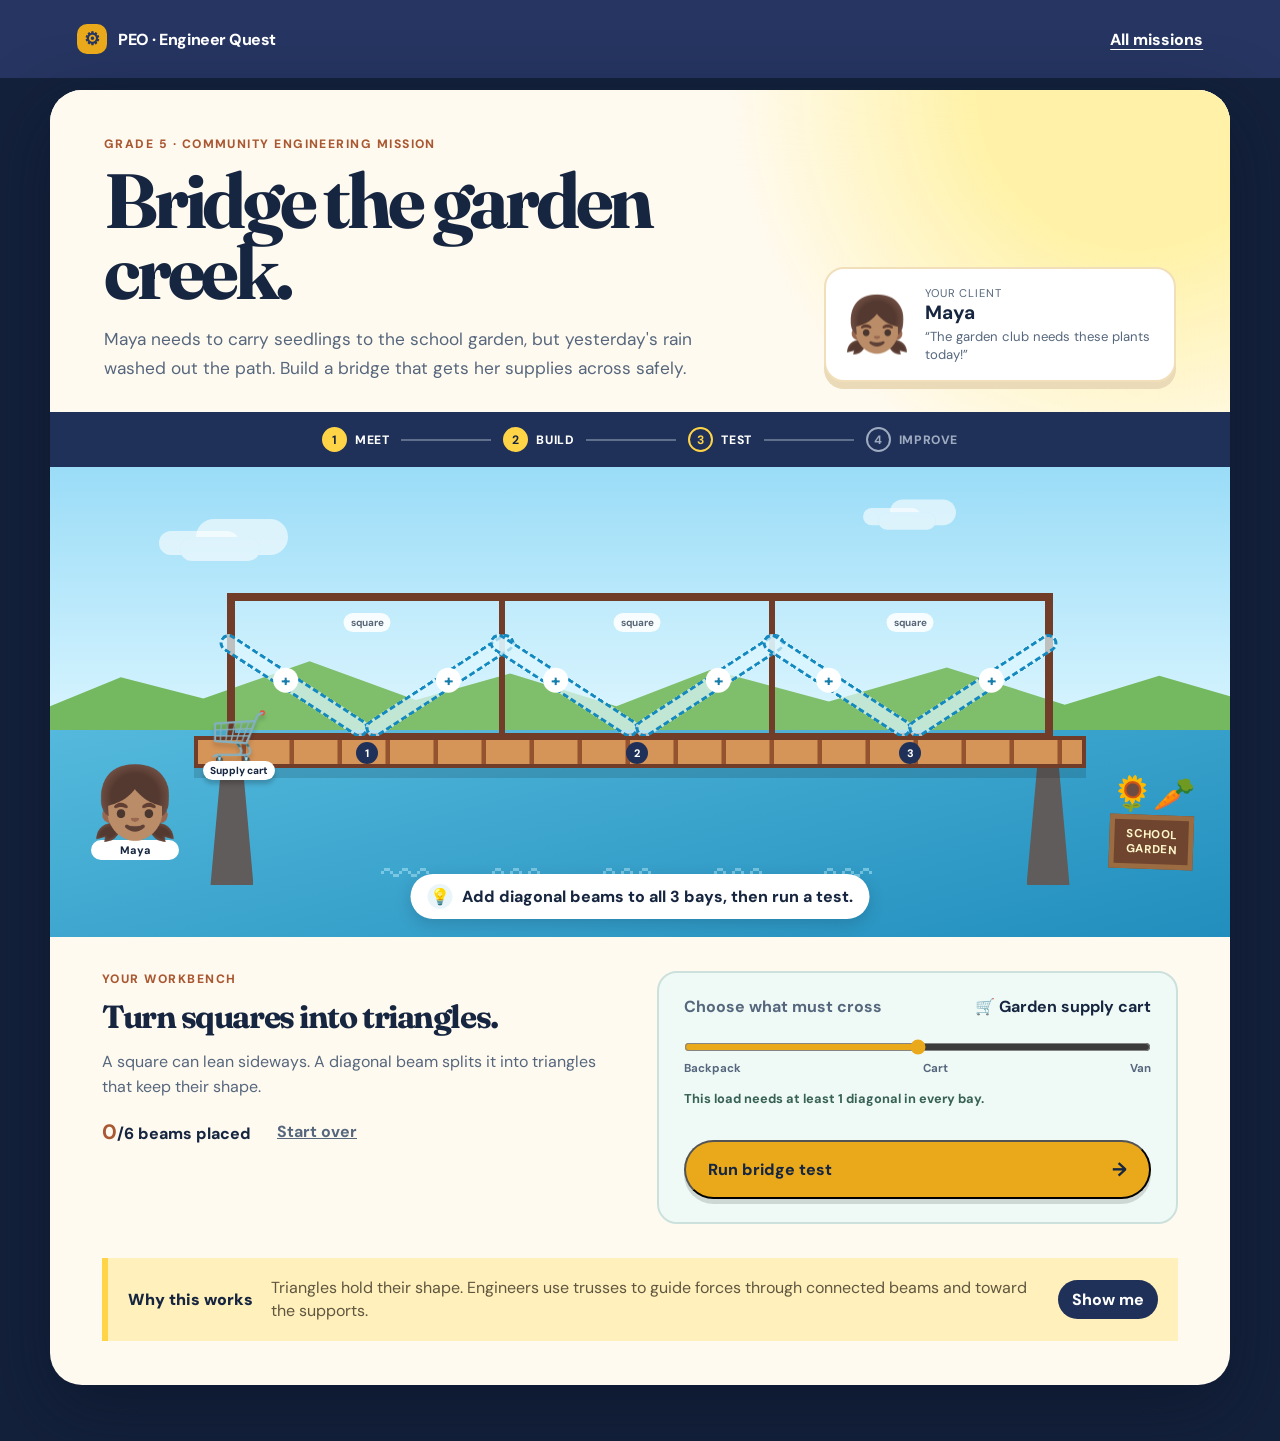
==== bridge.html @ 433f6574 "Initial EPICS PEO engineering explorer" ====
<!doctype html>
<html lang="en">
  <head>
    <meta charset="UTF-8" />
    <meta name="viewport" content="width=device-width, initial-scale=1.0" />
    <title>Bridge the Garden Creek | Engineer Quest</title>
    <link rel="preconnect" href="https://fonts.googleapis.com" />
    <link rel="preconnect" href="https://fonts.gstatic.com" crossorigin />
    <link href="https://fonts.googleapis.com/css2?family=DM+Sans:wght@400;500;600;700;800&family=Fraunces:opsz,wght@9..144,600;9..144,700&display=swap" rel="stylesheet" />
    <link rel="stylesheet" href="styles.css" />
    <link rel="stylesheet" href="games.css" />
    <link rel="stylesheet" href="bridge.css" />
  </head>
  <body class="quest-page game-page">
    <header class="quest-header"><a class="brand quest-brand" href="index.html"><span class="brand-mark">⚙</span> PEO · Engineer Quest</a><a href="elementary.html">All missions</a></header>
    <main class="quest-main" id="quest" aria-live="polite"></main>
    <script src="bridge.js"></script>
  </body>
</html>
---- styles.css ----
:root{--ink:#263561;--paper:#fffdf7;--orange:#ff765d;--gold:#ffd55c;--teal:#47c9ba;--mist:#e9fbf7;--line:#d8e3e1}*{box-sizing:border-box}html{scroll-behavior:smooth}body{margin:0;background:var(--paper);color:var(--ink);font-family:"DM Sans",sans-serif}button,a{font:inherit}.hero{min-height:650px;position:relative;overflow:hidden;padding:28px clamp(24px,6vw,90px);background:linear-gradient(135deg,#6553c7,#3d9ee4);color:white}.hero:after{content:"";position:absolute;right:-12%;bottom:-35%;width:680px;height:680px;border-radius:50%;background:var(--teal);opacity:.38}.hero nav{position:relative;z-index:2;display:flex;align-items:center;justify-content:space-between}.brand{color:white;text-decoration:none;font-weight:800;letter-spacing:-.03em}.brand-mark{display:inline-grid;place-items:center;margin-right:8px;width:30px;height:30px;border-radius:10px;background:var(--gold);color:var(--ink);font-size:18px}.nav-link{color:#fff;text-underline-offset:4px}.hero-content{position:relative;z-index:1;max-width:640px;margin:108px 0 50px}.eyebrow{margin:0 0 14px;text-transform:uppercase;letter-spacing:.13em;font-size:.74rem;font-weight:800;color:var(--orange)}.hero .eyebrow{color:var(--gold)}h1,h2{font-family:Fraunces,Georgia,serif;letter-spacing:-.045em;line-height:1.02;margin:0}h1{font-size:clamp(3rem,7vw,5.8rem)}h2{font-size:clamp(2.2rem,4.3vw,4rem)}.hero-copy{max-width:540px;font-size:1.15rem;line-height:1.6;color:#f4f7ff;margin:24px 0 30px}.button{display:inline-flex;gap:12px;align-items:center;padding:15px 22px;border-radius:999px;text-decoration:none;font-weight:800;box-shadow:0 5px 0 #00000024}.button:hover{transform:translateY(-2px)}.button-primary{background:var(--gold);color:var(--ink)}.orb{position:absolute;border:2px dashed #ffffff60;border-radius:50%}.orb-one{width:340px;height:340px;right:8%;top:45px}.orb-two{width:540px;height:540px;right:-4%;top:-55px}.mascot{position:absolute;z-index:2;right:clamp(45px,12vw,185px);bottom:55px;width:172px;height:212px;filter:drop-shadow(0 16px 9px #1a31514d);animation:bob 3s ease-in-out infinite}.antenna{position:absolute;left:82px;top:0;width:5px;height:40px;background:#263561;transform:rotate(10deg)}.antenna:before{content:"";position:absolute;width:16px;height:16px;border-radius:50%;background:var(--gold);top:-8px;left:-6px}.face{position:absolute;top:30px;left:16px;width:140px;height:100px;background:white;border:7px solid var(--ink);border-radius:47% 47% 42% 42%;display:flex;justify-content:center;gap:30px;padding-top:35px}.face i{width:13px;height:19px;border-radius:50%;background:var(--ink)}.face b{position:absolute;top:52px;font-size:26px;color:var(--ink)}.mascot-body{position:absolute;top:119px;left:35px;display:grid;place-items:center;width:106px;height:86px;border:7px solid var(--ink);border-radius:25px;background:var(--orange);font-size:32px;color:var(--gold)}.speech{position:absolute;right:-80px;top:30px;background:white;color:var(--ink);border-radius:18px;padding:9px 12px;font-weight:800;font-size:.9rem}.tracks{padding:110px clamp(24px,6vw,90px)}.section-intro{max-width:600px}.section-intro>p:last-child{font-size:1.1rem;color:#526276;line-height:1.6}.track-grid{display:grid;grid-template-columns:repeat(3,1fr);gap:18px;margin-top:45px}.track-card{min-height:300px;text-align:left;padding:28px;display:flex;flex-direction:column;align-items:flex-start;gap:12px;border:2px solid var(--line);border-radius:25px;background:white;color:var(--ink);cursor:pointer;transition:transform .18s,box-shadow .18s}.track-card:hover,.track-card:focus-visible{transform:translateY(-7px) rotate(-1deg);box-shadow:0 15px 0 #26356118;outline:3px solid transparent}.track-icon{display:grid;place-items:center;width:58px;height:58px;border-radius:18px;font-size:31px}.elementary .track-icon{background:#fff0cb}.middle .track-icon{background:#dff4f1}.high .track-icon{background:#ffe1d7}.track-age{font-size:.8rem;font-weight:800;text-transform:uppercase;letter-spacing:.09em;color:#63758b}.track-card strong{font-family:Fraunces;font-size:1.65rem;letter-spacing:-.03em}.track-card>span:not(.track-icon):not(.track-age):not(.card-arrow){color:#526276;line-height:1.5}.card-arrow{margin-top:auto;font-size:1rem;font-weight:800;color:var(--ink)}.how{display:grid;grid-template-columns:1fr 1fr;gap:50px;padding:85px clamp(24px,6vw,90px);background:var(--mist)}.how ol{list-style:none;padding:0;margin:0;display:grid;gap:21px}.how li{border-bottom:2px dashed #b7d7d4;padding-bottom:20px;font-size:1.08rem;font-weight:600}.how li span{display:inline-grid;place-items:center;width:35px;height:35px;border-radius:50%;background:var(--gold);color:var(--ink);font-weight:800;margin-right:12px}.quiz-dialog{width:min(680px,calc(100% - 32px));padding:0;border:0;border-radius:28px;box-shadow:0 28px 80px #14213d55;color:var(--ink)}.quiz-dialog::backdrop{background:#263561a8}.close{position:absolute;z-index:2;right:15px;top:12px;border:0;background:transparent;color:var(--ink);font-size:2rem;cursor:pointer}.quiz-wrap{padding:44px}.quiz-progress{font-size:.8rem;font-weight:800;text-transform:uppercase;letter-spacing:.09em;color:#3da99e}.quiz-wrap h2{font-size:2.4rem;margin:10px 35px 28px 0}.answers{display:grid;gap:11px}.answer{padding:17px;border:2px solid var(--line);border-radius:16px;text-align:left;background:white;color:var(--ink);cursor:pointer;line-height:1.4;font-weight:700}.answer:hover,.answer:focus-visible{background:var(--mist);border-color:var(--teal);outline:2px solid var(--teal);transform:translateX(4px)}.result-tag{color:#3da99e;font-weight:800;text-transform:uppercase;letter-spacing:.1em;font-size:.78rem}.result-text{font-size:1.1rem;line-height:1.6;color:#526276}.next-list{padding-left:20px;line-height:1.7;color:#526276}.restart{border:0;background:var(--ink);color:white;cursor:pointer;margin-top:12px}.disclaimer{margin-top:25px;font-size:.8rem;color:#68788b;line-height:1.45}@keyframes bob{50%{transform:translateY(-13px) rotate(2deg)}}@media(max-width:850px){.mascot{right:35px;transform:scale(.75)}.speech{display:none}}@media(max-width:720px){.hero{min-height:590px}.hero-content{margin-top:85px}.mascot{display:none}.track-grid,.how{grid-template-columns:1fr}.how{gap:30px}.track-card{min-height:220px}.quiz-wrap{padding:32px 24px}.quiz-wrap h2{font-size:2rem}}
---- games.css ----
.game-stage{background:linear-gradient(145deg,#e8f9ff,#fff3c9);border:3px solid #d4e9f3;border-radius:22px;padding:18px;margin-bottom:18px;min-height:205px;position:relative;overflow:hidden}.game-scene{font-size:3.1rem;letter-spacing:.14em;text-align:center;margin:8px 0 18px}.game-stage:after{content:"";position:absolute;width:110px;height:110px;border-radius:50%;background:#ffd55761;right:-30px;top:-40px}.game-instruction{font-weight:800;text-align:center;margin:0 auto 15px;max-width:440px}.game-options{display:grid;grid-template-columns:repeat(3,1fr);gap:10px;position:relative;z-index:1}.game-choice{border:2px solid #c7dce9;border-radius:16px;padding:12px 8px;background:white;color:#263561;cursor:pointer;font-weight:800;min-height:72px;transition:.15s}.game-choice:hover,.game-choice:focus-visible{transform:translateY(-4px);border-color:#6553c7;box-shadow:0 5px 0 #6553c733}.game-choice .emoji{display:block;font-size:1.8rem;margin-bottom:3px}.game-feedback{min-height:28px;text-align:center;font-weight:800;color:#268779;margin:10px 0 0}.game-choice.win{background:#dff8dc;border-color:#49ae61}.game-choice.try{background:#fff0e7;border-color:#ff9a78}@media(max-width:500px){.game-options{grid-template-columns:1fr}.game-choice{min-height:58px}.game-choice .emoji{display:inline;margin-right:8px}}
.blueprint-bar{display:flex;justify-content:space-between;align-items:center;color:#53647d;font-size:.78rem;font-weight:800;text-transform:uppercase;letter-spacing:.06em;margin-bottom:18px}.blueprint-bar span:last-child{display:flex;gap:5px}.blueprint-bar b{display:grid;place-items:center;width:24px;height:24px;border-radius:50%;background:#e6edf5;color:#748197}.blueprint-bar b.done{background:#ffd55c;color:#263561}
.quest-page{background:linear-gradient(145deg,#e8f9ff,#fff8dd);min-height:100vh}.quest-header{display:flex;justify-content:space-between;align-items:center;padding:24px clamp(20px,6vw,85px)}.quest-header a:last-child{color:#263561;font-weight:800;text-underline-offset:4px}.quest-brand{color:#263561}.quest-main{padding:20px 20px 80px}.quest-shell{max-width:760px;margin:auto;background:#fffdf7;border:2px solid #d8e3e1;border-radius:30px;padding:clamp(26px,5vw,55px);box-shadow:0 16px 40px #26356118}.quest-shell h1{font-size:clamp(2.7rem,6vw,4.5rem)}.quest-story{font-size:1.15rem;line-height:1.55;max-width:550px;color:#526276}.quest-stage{margin-top:30px}.finish-badge{display:grid;place-items:center;width:84px;height:84px;border-radius:50%;background:#ffd55c;font-size:3rem;margin:22px 0}.reflection-card{margin:28px 0;padding:20px;border-radius:18px;background:#e9fbf7;color:#263561}.reflection-card p{line-height:1.55;margin-bottom:0}
.game-page{background:#263561}.game-page .quest-header{background:#263561}.game-page .quest-header a{color:#fff}.game-page .quest-brand{color:#fff}.game-page .brand-mark{color:#263561}.game-page .quest-main{max-width:1320px;margin:auto;padding:10px 24px 50px}.rescue-game{overflow:hidden;border-radius:28px;background:#e9f8ff;box-shadow:0 20px 55px #0005}.game-topbar{height:72px;background:#19294b;color:#fff;display:flex;align-items:center;gap:28px;padding:0 25px}.level-pill{font-weight:800;font-size:1.1rem}.game-steps{display:flex;gap:20px;margin:auto;font-weight:700;color:#aebbd0}.game-steps .active{color:#ffd55c}.reset-game{border:2px solid #ffd55c;border-radius:50%;background:transparent;color:#ffd55c;font-size:1.5rem;width:38px;height:38px;cursor:pointer}.game-world{height:510px;position:relative;overflow:hidden;background:linear-gradient(#98d9f2 0 30%,#72b75c 30% 100%)}.game-world:before{content:"";position:absolute;width:130%;height:220px;background:#5d9d4d;border-radius:50%;top:120px;left:-15%;box-shadow:0 35px #44863e}.rain{position:absolute;inset:0;background:repeating-linear-gradient(112deg,transparent 0 28px,#ffffff70 29px 31px,transparent 32px 57px);opacity:.55}.garden-sign{position:absolute;left:7%;top:15%;z-index:1;background:#5c3b28;color:#f7efcf;border:7px solid #8c613e;padding:13px;font-weight:800;text-align:center;transform:rotate(-4deg)}.friend{position:absolute;left:9%;bottom:54px;z-index:2;display:flex;align-items:end;gap:10px}.friend span{font-size:5.7rem}.friend small{width:122px;background:#fff;border-radius:14px;padding:8px;font-weight:800}.robot{position:absolute;right:9%;top:20%;z-index:3;text-align:center}.robot span{font-size:5.7rem}.robot p{margin:0;width:185px;background:#fff8d7;border-radius:18px;padding:10px;font-weight:800}.mud-path{position:absolute;z-index:2;bottom:0;left:28%;width:49%;height:280px;background:#76543e;clip-path:polygon(33% 0,68% 0,100% 100%,0 100%);display:flex;align-items:center;justify-content:center;gap:9px;padding:145px 30px 20px}.build-slot{width:74px;height:68px;border:3px dashed #89e3ff;border-radius:14px;background:#4f3b2b99;color:#b9f4ff;font-size:2rem;cursor:pointer}.build-slot.filled{border-style:solid;background:#f2d79a;color:#263561;transform:rotate(-2deg)}.goal-garden{position:absolute;right:20%;bottom:75px;z-index:3;font-size:4rem;text-align:center}.goal-garden span{display:block;font-size:1rem;color:white;font-weight:800;text-shadow:0 2px 2px #000}.message{position:absolute;z-index:4;left:50%;bottom:12px;transform:translateX(-50%);background:#263561;color:#fff;padding:9px 18px;border-radius:99px;font-weight:700;white-space:nowrap}.toolbox{min-height:155px;background:#402c22;border-top:9px solid #a87a4f;color:#fff;padding:17px 28px;display:flex;align-items:center;gap:25px}.toolbox>div:first-child{min-width:120px}.toolbox>div:first-child span{display:block;color:#d4c0ae;font-size:.82rem;margin-top:5px}.tools{display:flex;gap:12px;flex:1}.tool{width:112px;border:3px solid #77533d;border-radius:13px;background:#221712;color:#fff;cursor:pointer;padding:8px}.tool:hover,.tool.selected{border-color:#ffd55c;background:#543a2d}.tool i{display:block;font-size:2.1rem;font-style:normal}.tool b{font-size:.75rem}.test-path{border:0;border-radius:999px;background:#ffd55c;color:#263561;padding:14px 18px;font-weight:800;white-space:nowrap}.test-path:disabled{opacity:.45}.finish-game{padding:80px;text-align:center;background:#e9f8ff}.finish-game h1{font-size:clamp(2.7rem,6vw,5rem)}.finish-game .quest-story{margin:20px auto}.finish-scene{font-size:4.5rem}.finish-scene span{color:#936443}@media(max-width:800px){.game-steps{display:none}.game-world{height:460px}.mud-path{left:18%;width:68%}.robot{right:2%;transform:scale(.75);transform-origin:top right}.friend{left:2%;transform:scale(.75);transform-origin:bottom left}.toolbox{align-items:stretch;flex-wrap:wrap}.toolbox>div:first-child{width:100%}.tools{width:100%;overflow:auto}.test-path{margin-left:auto}.build-slot{width:52px;height:54px}.goal-garden{right:6%}}
---- bridge.css ----
:root{--ink:#172640;--muted:#56677d;--cream:#fffaf0;--yellow:#ffd447;--gold:#e9a91b;--navy:#1f3158;--green:#2f9a67;--red:#c94f3c;--wood:#b86f3f;--wood-dark:#713d28}
.game-page{background:#14213b}.game-page .quest-main{max-width:1280px;padding:12px 24px 56px}.bridge-lab{max-width:1180px;margin:auto;background:var(--cream);border-radius:32px;overflow:hidden;box-shadow:0 24px 70px #07112680;color:var(--ink)}
.mission-header{display:grid;grid-template-columns:1.55fr .8fr;gap:38px;padding:46px 54px 30px;background:radial-gradient(circle at 92% 0,#fff2a8 0 14%,transparent 36%),var(--cream)}.mission-copy h1{font-size:clamp(3rem,6vw,5.5rem);letter-spacing:-.055em;line-height:.92;margin:8px 0 18px}.mission-copy>p:last-child{max-width:650px;font-size:1.08rem;line-height:1.65;color:var(--muted);margin:0}.eyebrow{color:#a95831;font-size:.76rem;font-weight:800;letter-spacing:.12em;text-transform:uppercase}.client-card{align-self:end;display:flex;align-items:center;gap:14px;padding:17px;background:#fff;border:2px solid #f1dfb9;border-radius:20px;box-shadow:0 7px 0 #eadab7}.client-card>span{font-size:3.4rem}.client-card small,.client-card strong{display:block}.client-card small{color:var(--muted);font-size:.7rem;text-transform:uppercase;letter-spacing:.08em}.client-card strong{font-size:1.2rem}.client-card p{font-size:.82rem;line-height:1.35;margin:3px 0 0;color:var(--muted)}
.mission-steps{display:flex;align-items:center;justify-content:center;background:var(--navy);color:#9eabc1;padding:15px 32px;font-size:.76rem;font-weight:800;letter-spacing:.05em;text-transform:uppercase}.mission-steps span{display:flex;align-items:center;gap:8px}.mission-steps b{display:grid;place-items:center;width:25px;height:25px;border:2px solid currentColor;border-radius:50%}.mission-steps i{height:2px;min-width:45px;max-width:90px;flex:1;background:#60708c;margin:0 12px}.mission-steps .done,.mission-steps .active{color:#fff}.mission-steps .done b{border-color:var(--yellow);background:var(--yellow);color:var(--ink)}.mission-steps .active b{border-color:var(--yellow);color:var(--yellow)}
.bridge-world{height:470px;position:relative;overflow:hidden;background:linear-gradient(#bcecff 0 56%,#72cce7 56% 100%);isolation:isolate}.world-sky{position:absolute;inset:0 0 44%;background:linear-gradient(#9adcf7,#d9f5ff)}.world-sky:after{content:"";position:absolute;inset:auto 0 0;height:76px;background:#74b95f;clip-path:polygon(0 68%,6% 30%,13% 58%,22% 9%,31% 60%,39% 25%,48% 68%,56% 20%,66% 62%,76% 17%,86% 66%,94% 28%,100% 55%,100% 100%,0 100%)}.cloud{position:absolute;width:80px;height:24px;background:#fff9;border-radius:99px;box-shadow:22px -12px 0 6px #fff9,-21px -6px 0 #fff9}.cloud-one{left:11%;top:70px}.cloud-two{right:24%;top:42px;transform:scale(.72)}
.garden-bank{position:absolute;right:3%;bottom:68px;z-index:1;font-size:2.1rem;transform:rotate(2deg)}.garden-bank strong{display:block;background:#70452f;color:#fff7ca;border:5px solid #9b6b42;padding:7px 12px;font-size:.72rem;letter-spacing:.05em;text-align:center}.maya{position:absolute;left:3.5%;bottom:77px;z-index:3;font-size:4.4rem;text-align:center}.maya small{display:block;margin-top:-9px;padding:3px 8px;border-radius:99px;background:#fff;font:800 .68rem 'DM Sans',sans-serif}.creek{position:absolute;inset:56% 0 0;background:linear-gradient(166deg,#54b9dc,#218ebd);z-index:-1}.creek span{position:absolute;bottom:30px;width:100%;white-space:nowrap;text-align:center;font-size:3rem;color:#b7ecfa80;letter-spacing:.55em;animation:water 4s linear infinite}@keyframes water{50%{transform:translateX(25px)}}
.bridge-structure{position:absolute;left:15%;right:15%;top:126px;height:228px}.bridge-deck{position:absolute;left:-4%;right:-4%;top:143px;height:32px;background:repeating-linear-gradient(90deg,#d59458 0 43px,#95522f 44px 48px);border:4px solid var(--wood-dark);z-index:3;box-shadow:0 10px 0 #0002}.truss-frame{position:absolute;left:0;right:0;top:0;height:147px;display:grid;grid-template-columns:repeat(3,1fr);border:8px solid var(--wood-dark);border-bottom:7px solid var(--wood-dark);background:#ffffff15}.truss-bay{position:relative;border-right:6px solid var(--wood-dark)}.truss-bay:last-child{border-right:0}.truss-bay.weak{animation:sway .55s ease-in-out 2;background:#ff765433}.truss-bay small{position:absolute;left:50%;top:12px;transform:translateX(-50%);padding:3px 7px;border-radius:99px;background:#ffffffdf;color:#576577;font:700 .62rem 'DM Sans',sans-serif}.bay-number{position:absolute;bottom:-31px;left:50%;z-index:5;transform:translateX(-50%);display:grid;place-items:center;width:22px;height:22px;border-radius:50%;background:var(--navy);color:#fff;font:800 .68rem 'DM Sans',sans-serif}.brace{position:absolute;left:50%;bottom:0;width:15px;height:174px;border:3px dashed #1489bf;border-radius:9px;background:#ddf7ffb5;cursor:pointer;transform-origin:bottom;transition:.15s;z-index:2}.brace:hover,.brace:focus-visible{background:#fff4a7;outline:4px solid #fff}.brace-0{transform:translateX(-50%) rotate(-57deg)}.brace-1{transform:translateX(-50%) rotate(57deg)}.brace.on{border:0;background:var(--wood);box-shadow:inset 0 0 0 3px var(--wood-dark),0 2px 4px #0004}.brace span{position:absolute;top:44%;left:50%;transform:translate(-50%,-50%) rotate(57deg);display:grid;place-items:center;width:25px;height:25px;border-radius:50%;background:#fff;color:#177daa;font:900 1rem 'DM Sans',sans-serif}.brace-1 span{transform:translate(-50%,-50%) rotate(-57deg)}.brace.on span{background:var(--yellow);color:var(--ink)}.bridge-piers i{position:absolute;top:172px;width:43px;height:120px;background:#605c5b;clip-path:polygon(25% 0,75% 0,100% 100%,0 100%)}.bridge-piers i:first-child{left:-2%}.bridge-piers i:last-child{right:-2%}@keyframes sway{25%{transform:skewX(5deg)}75%{transform:skewX(-5deg)}}
.test-load{position:absolute;z-index:5;left:13%;top:238px;display:flex;flex-direction:column;align-items:center;transition:left 1.5s ease;font-size:3rem;filter:drop-shadow(0 4px 2px #0003)}.test-load small{margin-top:-7px;padding:3px 7px;border-radius:99px;background:#fff;color:var(--ink);font:800 .63rem 'DM Sans',sans-serif}.test-load.driving{left:81%}.test-load.driving.stopped{transition-duration:.9s}.test-load.stopped.bay-0{left:28%}.test-load.stopped.bay-1{left:49%}.test-load.stopped.bay-2{left:69%}.world-status{position:absolute;left:50%;bottom:18px;z-index:6;transform:translateX(-50%);display:flex;align-items:center;gap:9px;width:max-content;max-width:88%;padding:10px 17px;border-radius:99px;background:#fff;color:var(--ink);box-shadow:0 5px 15px #19304938;font-weight:800}.world-status>span{display:grid;place-items:center;width:25px;height:25px;border-radius:50%;background:#eaf5fa}.world-status.pass{background:#dff9e7;color:#196441}.world-status.pass>span{background:var(--green);color:#fff}.world-status.fail{background:#fff0eb;color:#9c3728}.world-status.fail>span{background:var(--red);color:#fff}
.workbench{display:grid;grid-template-columns:1fr 1fr;gap:34px;padding:34px 52px}.build-guide h2{font-size:2rem;margin:5px 0 9px}.build-guide>p:not(.eyebrow){max-width:500px;color:var(--muted);line-height:1.55}.beam-count{display:flex;align-items:center;gap:20px;margin-top:18px}.beam-count span{font-weight:800}.beam-count span b{font-size:1.3rem;color:#a95831}.beam-count button{border:0;background:none;color:var(--muted);text-decoration:underline;cursor:pointer;font-weight:700}.test-controls{padding:23px 25px;border:2px solid #cce1dc;border-radius:20px;background:#effaf6}.test-controls label{display:flex;justify-content:space-between;gap:18px}.test-controls label span{font-weight:700;color:var(--muted)}.test-controls input{width:100%;margin:22px 0 6px;accent-color:var(--gold)}.load-labels{display:flex;justify-content:space-between;color:var(--muted);font-size:.72rem;font-weight:700}.load-rule{min-height:36px;margin:14px 0;color:#376154;font-size:.8rem;font-weight:700}.test-button{width:100%;display:flex;justify-content:space-between}.test-button span{font-size:1.2rem}
.learning-strip{display:grid;grid-template-columns:auto 1fr auto;align-items:center;gap:18px;margin:0 52px 44px;padding:18px 20px;border-left:6px solid var(--yellow);background:#fff0bc}.learning-strip>span{font-weight:900}.learning-strip p{margin:0;color:#5f573f;line-height:1.45}.learning-strip button{border:0;border-radius:99px;background:var(--navy);color:#fff;padding:9px 14px;cursor:pointer;font-weight:800}.learning-strip div{grid-column:1/-1;border-top:1px solid #dccb91;padding-top:14px;color:#574c31}.learning-strip div b{font-size:2rem;margin-right:12px}
.reflection-panel{padding:54px;min-height:720px;text-align:center;background:radial-gradient(circle at 12% 8%,#c8f4ff 0 8%,transparent 23%),radial-gradient(circle at 88% 0,#fff0a2 0 10%,transparent 27%),var(--cream)}.mission-complete{display:inline-flex;align-items:center;gap:9px;padding:8px 13px;border-radius:99px;background:var(--navy);color:#fff;font-size:.75rem;font-weight:800;text-transform:uppercase;letter-spacing:.07em}.mission-complete span{color:var(--yellow)}.reflection-visual{margin:34px 0 18px;font-size:4rem}.reflection-visual b{color:var(--wood);font-size:3rem}.reflection-panel h1{max-width:800px;margin:7px auto 15px;font-size:clamp(3rem,6vw,5.2rem);letter-spacing:-.055em}.reflection-panel>p:not(.eyebrow){max-width:650px;margin:0 auto;color:var(--muted);font-size:1.06rem;line-height:1.6}.strength-grid{display:grid;grid-template-columns:repeat(3,1fr);gap:14px;max-width:780px;margin:30px auto}.strength-grid div{padding:18px;border:2px solid #e7ddc6;border-radius:17px;background:#fff}.strength-grid span,.strength-grid strong,.strength-grid small{display:block}.strength-grid span{font-size:1.8rem}.strength-grid small{margin-top:5px;color:var(--muted)}.reflect-question{max-width:780px;margin:auto;padding:22px;border-radius:20px;background:#edf9f6}.reflect-question>strong{display:block;margin-bottom:15px}.reflect-question button{margin:4px;border:2px solid #bdd8d0;border-radius:99px;background:#fff;color:var(--ink);padding:9px 13px;cursor:pointer;font-weight:800}.reflect-question button.selected{border-color:var(--green);background:var(--green);color:#fff}.reflect-question p{min-height:23px;margin:13px 0 0;color:#286349;font-weight:700}.finish-actions{display:flex;justify-content:center;align-items:center;gap:22px;margin:28px 0 18px}.finish-actions a{color:var(--ink);font-weight:800}.simulation-note{display:block;color:#798698}
@media(max-width:800px){.game-page .quest-main{padding:0}.bridge-lab{border-radius:0}.mission-header{grid-template-columns:1fr;padding:32px 24px 24px}.client-card{max-width:360px}.mission-steps{padding:12px 14px}.mission-steps i{min-width:8px;margin:0 5px}.mission-steps span{font-size:.63rem}.mission-steps b{width:21px;height:21px}.bridge-world{height:410px}.bridge-structure{left:7%;right:7%;top:122px}.garden-bank{right:-3%;transform:scale(.76)}.maya{left:-1%;transform:scale(.78)}.test-load{left:4%;top:235px}.test-load.driving{left:82%}.world-status{bottom:12px;font-size:.76rem;text-align:left}.workbench{grid-template-columns:1fr;padding:29px 24px}.learning-strip{grid-template-columns:1fr auto;margin:0 24px 28px}.learning-strip p{grid-column:1/-1}.reflection-panel{padding:38px 20px}.strength-grid{grid-template-columns:1fr}.reflection-visual{font-size:2.6rem}.reflection-visual b{font-size:1.8rem}.finish-actions{flex-direction:column}}
@media(prefers-reduced-motion:reduce){.creek span,.truss-bay.weak{animation:none}.test-load{transition:none}}
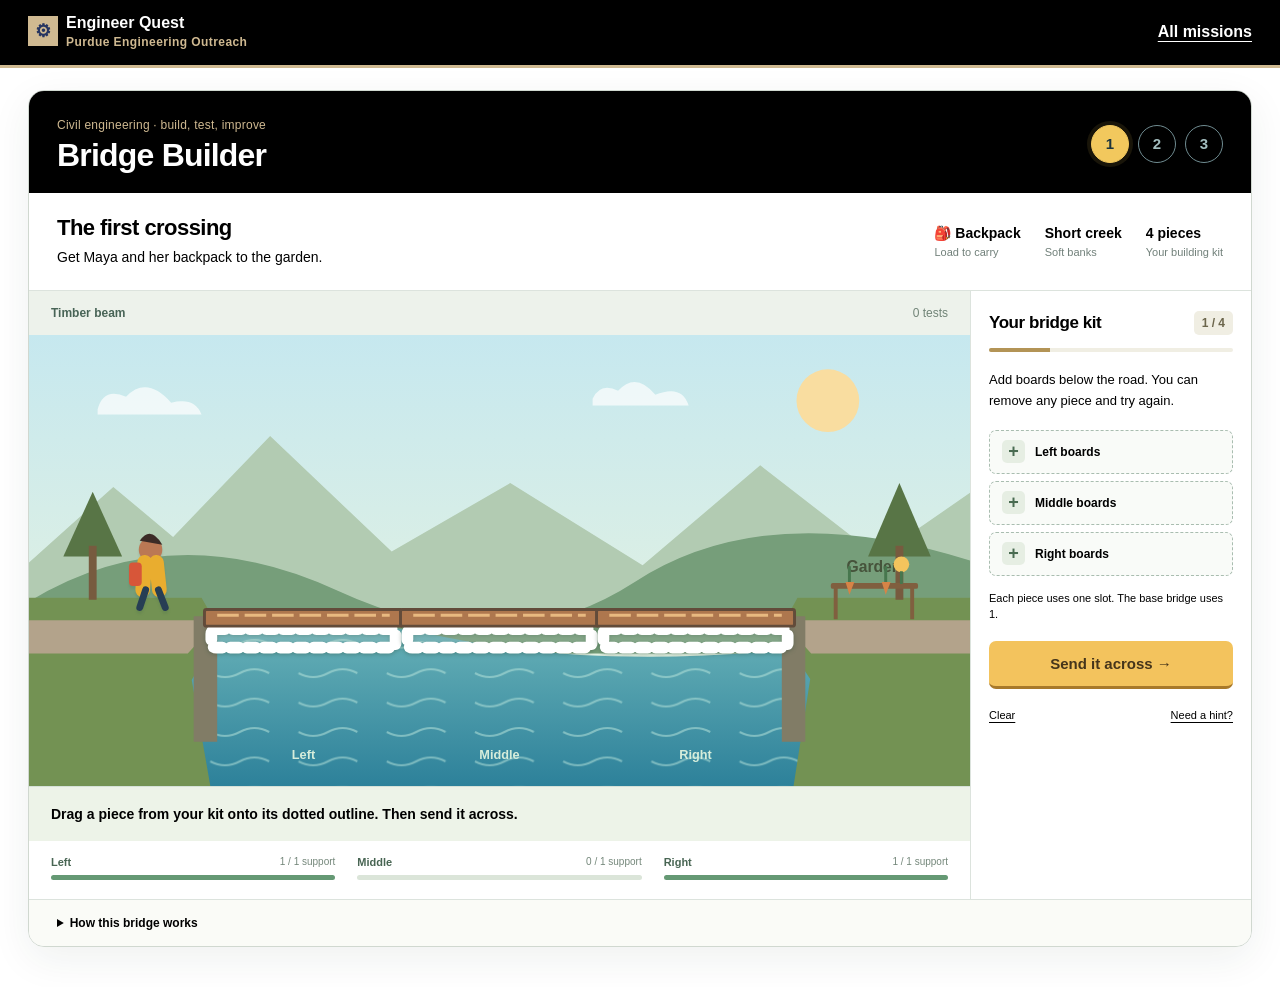
==== commit 14c7f11f: "Make Bridge Builder playable with drag-and-drop crossings" ====
--- a/bridge.html
+++ b/bridge.html
@@ -3,17 +3,17 @@
   <head>
     <meta charset="UTF-8" />
     <meta name="viewport" content="width=device-width, initial-scale=1.0" />
-    <title>Bridge the Garden Creek | Engineer Quest</title>
-    <link rel="preconnect" href="https://fonts.googleapis.com" />
-    <link rel="preconnect" href="https://fonts.gstatic.com" crossorigin />
-    <link href="https://fonts.googleapis.com/css2?family=DM+Sans:wght@400;500;600;700;800&family=Fraunces:opsz,wght@9..144,600;9..144,700&display=swap" rel="stylesheet" />
+    <link rel="icon" type="image/svg+xml" href="favicon.svg" />
+    <title>Bridge Builder | Engineer Quest</title>
     <link rel="stylesheet" href="styles.css" />
     <link rel="stylesheet" href="games.css" />
-    <link rel="stylesheet" href="bridge.css" />
+    <link rel="stylesheet" href="purdue-brand.css?v=20261005" />
+    <link rel="stylesheet" href="bridge.css?v=crossing4" />
   </head>
   <body class="quest-page game-page">
-    <header class="quest-header"><a class="brand quest-brand" href="index.html"><span class="brand-mark">⚙</span> PEO · Engineer Quest</a><a href="elementary.html">All missions</a></header>
-    <main class="quest-main" id="quest" aria-live="polite"></main>
-    <script src="bridge.js"></script>
+    <header class="quest-header"><a class="brand quest-brand" href="index.html"><span class="brand-mark" aria-hidden="true">⚙</span><span class="brand-name">Engineer Quest<small>Purdue Engineering Outreach</small></span></a><a href="elementary.html">All missions</a></header>
+    <main class="quest-main" id="quest"></main>
+    <script src="purdue-majors.js?v=kids-levels1"></script>
+    <script src="bridge.js?v=crossing4"></script>
   </body>
 </html>
--- a/purdue-brand.css
+++ b/purdue-brand.css
@@ -0,0 +1,98 @@
+/* Purdue Brand Studio: primary palette and approved system font alternatives.
+   Game scenes and their meaningful material/status colors remain in game CSS. */
+:root {
+  --ink: #000; --gold: #cfb991; --paper: #fff; --orange: #6b5129;
+  --teal: #8e6f3e; --mist: #f5f2eb; --line: #d5cbbc;
+  --brand-body: "Acumin Pro", "Franklin Gothic", "Franklin Gothic Medium", Arial, sans-serif;
+  --brand-serif: "Source Serif Pro", Georgia, serif;
+}
+body { font-family: var(--brand-body); color: #000; background: #fff; }
+h1, h2, .track-card strong, .pathway-results h4,
+.mission-card strong, .mission-group-heading h2,
+.reasoning-callout h3, .college-next h3 { font-family: var(--brand-serif); letter-spacing: -.025em; }
+.hero { background: #000; min-height: 580px; border-bottom: 8px solid #cfb991; }
+.hero::after { background: #cfb991; opacity: .08; border-radius: 0; transform: skewX(-13deg); }
+.hero-content { margin-top: 86px; max-width: 720px; }
+.hero-copy { color: #fff; }
+.orb { display: none; }
+.antenna { background: #cfb991; }
+.mascot { filter: none; }
+.mascot-body { background: #cfb991; color: #000; }
+.hero nav, .quest-header, .explorer-header, .high-header { gap: 20px; }
+.quest-header, .game-page .quest-header, .explorer-header, .high-header { background: #000; border-bottom: 4px solid #cfb991; }
+.brand, .quest-brand, .quest-header a:last-child, .explorer-home, .high-home { color: #fff; }
+.brand { letter-spacing: 0; font-weight: 700; }
+.brand-mark { background: #cfb991; color: #000; border-radius: 0; }
+.brand-name { display: inline-flex; flex-direction: column; gap: 3px; vertical-align: middle; }
+.brand-name small { color: #cfb991; font-size: .75rem; line-height: 1.3; letter-spacing: .035em; }
+.eyebrow, .quiz-progress, .result-tag, .quiz-round, .explorer-meta { color: #6b5129; }
+.hero .eyebrow { color: #cfb991; }
+.button { border-radius: 4px; box-shadow: none; min-height: 48px; }
+.button-primary { background: #cfb991; color: #000; border: 2px solid #cfb991; }
+.button-primary:hover { background: #ebd99f; border-color: #000; }
+.restart { background: #000; color: #fff; }
+.tracks { padding-top: 76px; padding-bottom: 76px; }
+.track-card { border-radius: 4px; border-color: #c4bfc0; border-top: 5px solid #cfb991; }
+.track-card:hover, .track-card:focus-visible { transform: translateY(-4px); box-shadow: 0 8px 22px #00000014; border-color: #8e6f3e; }
+.elementary .track-icon, .middle .track-icon, .high .track-icon { background: #f5f2eb; border-radius: 4px; }
+.track-age, .section-intro>p:last-child, .track-card>span:not(.track-icon):not(.track-age):not(.card-arrow),
+.result-text, .next-list, .disclaimer, .pathway-results p, .pathway-detail dd,
+.explorer-lead, .explorer-result-intro, .explorer-result p, .explorer-result-details dd,
+.explorer-fine-print, .explorer-keyboard-hint, .quiz-nav, .hub-copy, .hub-footnote,
+.mission-group-heading p, .mission-finish>p { color: #555960; }
+.how { background: #f5f2eb; border-top: 1px solid #d5cbbc; }
+.how li { border-color: #cfb991; }
+.how li span { border-radius: 4px; }
+.quiz-dialog, .explorer-shell, .high-main { border-radius: 8px; box-shadow: 0 14px 42px #00000014; }
+.quiz-dialog::backdrop { background: #000a; }
+.quest-page, .game-page, .explorer-page, .high-page { background: #f5f2eb; }
+.explorer-shell, .high-main, .mission-hub, .mini-shell { background: #fff; color: #000; border: 1px solid #d5cbbc; border-radius: 8px; box-shadow: 0 12px 36px #00000012; }
+.explorer-intro-mark, .explorer-note, .major-compare, .college-next,
+.pathway-detail, .explorer-result-details, .reasoning-callout { background: #f5f2eb; border-color: #d5cbbc; border-radius: 4px; }
+.pathway-detail dt, .explorer-result-details dt, .explorer-result .mission strong,
+.field-connection strong, .major-compare>strong, .major-compare b, .reasoning-review span { color: #6b5129; }
+.college-next a, .major-guide a { color: #000; text-underline-offset: 3px; }
+.quiz-progress-track, .explorer-progress { background: #e5e1da; }
+.quiz-progress-track span, .explorer-progress span { background: #8e6f3e; }
+.answer, .explorer-answer, .pathway-results>li, .explorer-result { border-radius: 4px; }
+.answer:hover, .answer:focus-visible, .explorer-answer:hover, .explorer-answer:focus-visible { background: #f5f2eb; border-color: #8e6f3e; outline-color: #8e6f3e; }
+.answer[aria-pressed="true"], .explorer-answer[aria-pressed="true"], .reasoning-answer[aria-pressed="true"],
+.explorer-result:nth-child(1) { background: #f5f2eb; border-color: #8e6f3e; box-shadow: none; }
+.explorer-letter { background: #f5f2eb; color: #000; }
+.explorer-answer[aria-pressed="true"] .explorer-letter { background: #000; color: #fff; }
+.answer-evidence { border-color: #8e6f3e; }
+.mission-hub .mission-card { display: flex; flex-direction: column; align-items: flex-start; background: #fff; color: #000; border: 1px solid #d5cbbc; border-top: 4px solid #cfb991; border-radius: 4px; }
+.mission-hub .mission-card::after { display: none; }
+.mission-hub .mission-card>b { position: static; margin-top: auto; padding-top: 18px; }
+.mission-hub .mission-major { width: 100%; }
+.mission-hub .mission-card:hover { box-shadow: 0 8px 22px #00000014; }
+.mission-hub .mission-icon, .group-icon, .hub-rule, .mission-note { background: #f5f2eb; border-radius: 4px; }
+.mission-hub .mission-card p, .mission-group-heading small { color: #555960; }
+.mission-card-status { color: #6b5129; background: #f5f2eb; }
+.hub-progress { border-color: #cfb991; color: #000; background: #f5f2eb; box-shadow: none; }
+.major-guide { background: #f5f2eb; border-color: #d5cbbc; border-radius: 4px; }
+.mini-topbar { gap: 12px; flex-wrap: wrap; color: #000; }
+.mini-back, .mini-reset { color: #000; }
+.mission-major { display: block; margin-top: 16px; padding-top: 12px; border-top: 1px solid #d5cbbc; font-size: .875rem; font-weight: 700; line-height: 1.4; color: #000; }
+.mission-major small { display: block; margin-bottom: 4px; color: #6b5129; font-size: .75rem; font-weight: 700; letter-spacing: .06em; text-transform: uppercase; }
+.purdue-connection { display: flex; justify-content: space-between; align-items: center; gap: 20px; margin: 24px 0; padding: 20px; border-left: 4px solid #cfb991; background: #f5f2eb; color: #000; text-align: left; }
+.connection-label { display: block; margin-bottom: 6px; font-size: .75rem; font-weight: 700; letter-spacing: .06em; text-transform: uppercase; color: #6b5129; }
+.purdue-connection strong { display: block; font-size: 1.125rem; line-height: 1.4; }
+.purdue-connection p { margin: 8px 0 0; max-width: 620px; font-size: .9375rem; line-height: 1.5; color: #555960; }
+.purdue-connection a { flex: none; max-width: 190px; padding: 8px 0; color: #000; font-size: .875rem; font-weight: 700; text-underline-offset: 4px; }
+.bridge-lab>.purdue-connection { margin: 0; padding: 20px 54px; }
+.sr-only { position: absolute; width: 1px; height: 1px; padding: 0; margin: -1px; overflow: hidden; clip: rect(0,0,0,0); white-space: nowrap; border: 0; }
+button:focus-visible, a:focus-visible, summary:focus-visible,
+.track-card:focus-visible, .answer:focus-visible, .button:focus-visible, .close:focus-visible,
+.quiz-back:focus-visible, .major-guide summary:focus-visible { outline: 3px solid #8e6f3e; outline-offset: 4px; }
+.quest-header a:focus-visible, .explorer-header a:focus-visible, .high-header a:focus-visible, .hero nav a:focus-visible { outline-color: #cfb991; }
+@media(max-width:720px) {
+  .hero { min-height: 540px; }
+  .hero-content { margin-top: 65px; }
+  .tracks { padding-top: 52px; padding-bottom: 52px; }
+  .purdue-connection { flex-direction: column; align-items: flex-start; gap: 10px; padding: 16px; }
+  .purdue-connection a { max-width: none; }
+  .bridge-lab>.purdue-connection { padding: 20px; }
+  .brand-name small { max-width: 180px; }
+  .quest-header, .explorer-header, .high-header { padding: 18px 20px; }
+}
--- a/bridge.css
+++ b/bridge.css
@@ -1,13 +1,124 @@
-:root{--ink:#172640;--muted:#56677d;--cream:#fffaf0;--yellow:#ffd447;--gold:#e9a91b;--navy:#1f3158;--green:#2f9a67;--red:#c94f3c;--wood:#b86f3f;--wood-dark:#713d28}
-.game-page{background:#14213b}.game-page .quest-main{max-width:1280px;padding:12px 24px 56px}.bridge-lab{max-width:1180px;margin:auto;background:var(--cream);border-radius:32px;overflow:hidden;box-shadow:0 24px 70px #07112680;color:var(--ink)}
-.mission-header{display:grid;grid-template-columns:1.55fr .8fr;gap:38px;padding:46px 54px 30px;background:radial-gradient(circle at 92% 0,#fff2a8 0 14%,transparent 36%),var(--cream)}.mission-copy h1{font-size:clamp(3rem,6vw,5.5rem);letter-spacing:-.055em;line-height:.92;margin:8px 0 18px}.mission-copy>p:last-child{max-width:650px;font-size:1.08rem;line-height:1.65;color:var(--muted);margin:0}.eyebrow{color:#a95831;font-size:.76rem;font-weight:800;letter-spacing:.12em;text-transform:uppercase}.client-card{align-self:end;display:flex;align-items:center;gap:14px;padding:17px;background:#fff;border:2px solid #f1dfb9;border-radius:20px;box-shadow:0 7px 0 #eadab7}.client-card>span{font-size:3.4rem}.client-card small,.client-card strong{display:block}.client-card small{color:var(--muted);font-size:.7rem;text-transform:uppercase;letter-spacing:.08em}.client-card strong{font-size:1.2rem}.client-card p{font-size:.82rem;line-height:1.35;margin:3px 0 0;color:var(--muted)}
-.mission-steps{display:flex;align-items:center;justify-content:center;background:var(--navy);color:#9eabc1;padding:15px 32px;font-size:.76rem;font-weight:800;letter-spacing:.05em;text-transform:uppercase}.mission-steps span{display:flex;align-items:center;gap:8px}.mission-steps b{display:grid;place-items:center;width:25px;height:25px;border:2px solid currentColor;border-radius:50%}.mission-steps i{height:2px;min-width:45px;max-width:90px;flex:1;background:#60708c;margin:0 12px}.mission-steps .done,.mission-steps .active{color:#fff}.mission-steps .done b{border-color:var(--yellow);background:var(--yellow);color:var(--ink)}.mission-steps .active b{border-color:var(--yellow);color:var(--yellow)}
-.bridge-world{height:470px;position:relative;overflow:hidden;background:linear-gradient(#bcecff 0 56%,#72cce7 56% 100%);isolation:isolate}.world-sky{position:absolute;inset:0 0 44%;background:linear-gradient(#9adcf7,#d9f5ff)}.world-sky:after{content:"";position:absolute;inset:auto 0 0;height:76px;background:#74b95f;clip-path:polygon(0 68%,6% 30%,13% 58%,22% 9%,31% 60%,39% 25%,48% 68%,56% 20%,66% 62%,76% 17%,86% 66%,94% 28%,100% 55%,100% 100%,0 100%)}.cloud{position:absolute;width:80px;height:24px;background:#fff9;border-radius:99px;box-shadow:22px -12px 0 6px #fff9,-21px -6px 0 #fff9}.cloud-one{left:11%;top:70px}.cloud-two{right:24%;top:42px;transform:scale(.72)}
-.garden-bank{position:absolute;right:3%;bottom:68px;z-index:1;font-size:2.1rem;transform:rotate(2deg)}.garden-bank strong{display:block;background:#70452f;color:#fff7ca;border:5px solid #9b6b42;padding:7px 12px;font-size:.72rem;letter-spacing:.05em;text-align:center}.maya{position:absolute;left:3.5%;bottom:77px;z-index:3;font-size:4.4rem;text-align:center}.maya small{display:block;margin-top:-9px;padding:3px 8px;border-radius:99px;background:#fff;font:800 .68rem 'DM Sans',sans-serif}.creek{position:absolute;inset:56% 0 0;background:linear-gradient(166deg,#54b9dc,#218ebd);z-index:-1}.creek span{position:absolute;bottom:30px;width:100%;white-space:nowrap;text-align:center;font-size:3rem;color:#b7ecfa80;letter-spacing:.55em;animation:water 4s linear infinite}@keyframes water{50%{transform:translateX(25px)}}
-.bridge-structure{position:absolute;left:15%;right:15%;top:126px;height:228px}.bridge-deck{position:absolute;left:-4%;right:-4%;top:143px;height:32px;background:repeating-linear-gradient(90deg,#d59458 0 43px,#95522f 44px 48px);border:4px solid var(--wood-dark);z-index:3;box-shadow:0 10px 0 #0002}.truss-frame{position:absolute;left:0;right:0;top:0;height:147px;display:grid;grid-template-columns:repeat(3,1fr);border:8px solid var(--wood-dark);border-bottom:7px solid var(--wood-dark);background:#ffffff15}.truss-bay{position:relative;border-right:6px solid var(--wood-dark)}.truss-bay:last-child{border-right:0}.truss-bay.weak{animation:sway .55s ease-in-out 2;background:#ff765433}.truss-bay small{position:absolute;left:50%;top:12px;transform:translateX(-50%);padding:3px 7px;border-radius:99px;background:#ffffffdf;color:#576577;font:700 .62rem 'DM Sans',sans-serif}.bay-number{position:absolute;bottom:-31px;left:50%;z-index:5;transform:translateX(-50%);display:grid;place-items:center;width:22px;height:22px;border-radius:50%;background:var(--navy);color:#fff;font:800 .68rem 'DM Sans',sans-serif}.brace{position:absolute;left:50%;bottom:0;width:15px;height:174px;border:3px dashed #1489bf;border-radius:9px;background:#ddf7ffb5;cursor:pointer;transform-origin:bottom;transition:.15s;z-index:2}.brace:hover,.brace:focus-visible{background:#fff4a7;outline:4px solid #fff}.brace-0{transform:translateX(-50%) rotate(-57deg)}.brace-1{transform:translateX(-50%) rotate(57deg)}.brace.on{border:0;background:var(--wood);box-shadow:inset 0 0 0 3px var(--wood-dark),0 2px 4px #0004}.brace span{position:absolute;top:44%;left:50%;transform:translate(-50%,-50%) rotate(57deg);display:grid;place-items:center;width:25px;height:25px;border-radius:50%;background:#fff;color:#177daa;font:900 1rem 'DM Sans',sans-serif}.brace-1 span{transform:translate(-50%,-50%) rotate(-57deg)}.brace.on span{background:var(--yellow);color:var(--ink)}.bridge-piers i{position:absolute;top:172px;width:43px;height:120px;background:#605c5b;clip-path:polygon(25% 0,75% 0,100% 100%,0 100%)}.bridge-piers i:first-child{left:-2%}.bridge-piers i:last-child{right:-2%}@keyframes sway{25%{transform:skewX(5deg)}75%{transform:skewX(-5deg)}}
-.test-load{position:absolute;z-index:5;left:13%;top:238px;display:flex;flex-direction:column;align-items:center;transition:left 1.5s ease;font-size:3rem;filter:drop-shadow(0 4px 2px #0003)}.test-load small{margin-top:-7px;padding:3px 7px;border-radius:99px;background:#fff;color:var(--ink);font:800 .63rem 'DM Sans',sans-serif}.test-load.driving{left:81%}.test-load.driving.stopped{transition-duration:.9s}.test-load.stopped.bay-0{left:28%}.test-load.stopped.bay-1{left:49%}.test-load.stopped.bay-2{left:69%}.world-status{position:absolute;left:50%;bottom:18px;z-index:6;transform:translateX(-50%);display:flex;align-items:center;gap:9px;width:max-content;max-width:88%;padding:10px 17px;border-radius:99px;background:#fff;color:var(--ink);box-shadow:0 5px 15px #19304938;font-weight:800}.world-status>span{display:grid;place-items:center;width:25px;height:25px;border-radius:50%;background:#eaf5fa}.world-status.pass{background:#dff9e7;color:#196441}.world-status.pass>span{background:var(--green);color:#fff}.world-status.fail{background:#fff0eb;color:#9c3728}.world-status.fail>span{background:var(--red);color:#fff}
-.workbench{display:grid;grid-template-columns:1fr 1fr;gap:34px;padding:34px 52px}.build-guide h2{font-size:2rem;margin:5px 0 9px}.build-guide>p:not(.eyebrow){max-width:500px;color:var(--muted);line-height:1.55}.beam-count{display:flex;align-items:center;gap:20px;margin-top:18px}.beam-count span{font-weight:800}.beam-count span b{font-size:1.3rem;color:#a95831}.beam-count button{border:0;background:none;color:var(--muted);text-decoration:underline;cursor:pointer;font-weight:700}.test-controls{padding:23px 25px;border:2px solid #cce1dc;border-radius:20px;background:#effaf6}.test-controls label{display:flex;justify-content:space-between;gap:18px}.test-controls label span{font-weight:700;color:var(--muted)}.test-controls input{width:100%;margin:22px 0 6px;accent-color:var(--gold)}.load-labels{display:flex;justify-content:space-between;color:var(--muted);font-size:.72rem;font-weight:700}.load-rule{min-height:36px;margin:14px 0;color:#376154;font-size:.8rem;font-weight:700}.test-button{width:100%;display:flex;justify-content:space-between}.test-button span{font-size:1.2rem}
-.learning-strip{display:grid;grid-template-columns:auto 1fr auto;align-items:center;gap:18px;margin:0 52px 44px;padding:18px 20px;border-left:6px solid var(--yellow);background:#fff0bc}.learning-strip>span{font-weight:900}.learning-strip p{margin:0;color:#5f573f;line-height:1.45}.learning-strip button{border:0;border-radius:99px;background:var(--navy);color:#fff;padding:9px 14px;cursor:pointer;font-weight:800}.learning-strip div{grid-column:1/-1;border-top:1px solid #dccb91;padding-top:14px;color:#574c31}.learning-strip div b{font-size:2rem;margin-right:12px}
-.reflection-panel{padding:54px;min-height:720px;text-align:center;background:radial-gradient(circle at 12% 8%,#c8f4ff 0 8%,transparent 23%),radial-gradient(circle at 88% 0,#fff0a2 0 10%,transparent 27%),var(--cream)}.mission-complete{display:inline-flex;align-items:center;gap:9px;padding:8px 13px;border-radius:99px;background:var(--navy);color:#fff;font-size:.75rem;font-weight:800;text-transform:uppercase;letter-spacing:.07em}.mission-complete span{color:var(--yellow)}.reflection-visual{margin:34px 0 18px;font-size:4rem}.reflection-visual b{color:var(--wood);font-size:3rem}.reflection-panel h1{max-width:800px;margin:7px auto 15px;font-size:clamp(3rem,6vw,5.2rem);letter-spacing:-.055em}.reflection-panel>p:not(.eyebrow){max-width:650px;margin:0 auto;color:var(--muted);font-size:1.06rem;line-height:1.6}.strength-grid{display:grid;grid-template-columns:repeat(3,1fr);gap:14px;max-width:780px;margin:30px auto}.strength-grid div{padding:18px;border:2px solid #e7ddc6;border-radius:17px;background:#fff}.strength-grid span,.strength-grid strong,.strength-grid small{display:block}.strength-grid span{font-size:1.8rem}.strength-grid small{margin-top:5px;color:var(--muted)}.reflect-question{max-width:780px;margin:auto;padding:22px;border-radius:20px;background:#edf9f6}.reflect-question>strong{display:block;margin-bottom:15px}.reflect-question button{margin:4px;border:2px solid #bdd8d0;border-radius:99px;background:#fff;color:var(--ink);padding:9px 13px;cursor:pointer;font-weight:800}.reflect-question button.selected{border-color:var(--green);background:var(--green);color:#fff}.reflect-question p{min-height:23px;margin:13px 0 0;color:#286349;font-weight:700}.finish-actions{display:flex;justify-content:center;align-items:center;gap:22px;margin:28px 0 18px}.finish-actions a{color:var(--ink);font-weight:800}.simulation-note{display:block;color:#798698}
-@media(max-width:800px){.game-page .quest-main{padding:0}.bridge-lab{border-radius:0}.mission-header{grid-template-columns:1fr;padding:32px 24px 24px}.client-card{max-width:360px}.mission-steps{padding:12px 14px}.mission-steps i{min-width:8px;margin:0 5px}.mission-steps span{font-size:.63rem}.mission-steps b{width:21px;height:21px}.bridge-world{height:410px}.bridge-structure{left:7%;right:7%;top:122px}.garden-bank{right:-3%;transform:scale(.76)}.maya{left:-1%;transform:scale(.78)}.test-load{left:4%;top:235px}.test-load.driving{left:82%}.world-status{bottom:12px;font-size:.76rem;text-align:left}.workbench{grid-template-columns:1fr;padding:29px 24px}.learning-strip{grid-template-columns:1fr auto;margin:0 24px 28px}.learning-strip p{grid-column:1/-1}.reflection-panel{padding:38px 20px}.strength-grid{grid-template-columns:1fr}.reflection-visual{font-size:2.6rem}.reflection-visual b{font-size:1.8rem}.finish-actions{flex-direction:column}}
-@media(prefers-reduced-motion:reduce){.creek span,.truss-bay.weak{animation:none}.test-load{transition:none}}
+/* Bridge Builder: the playable scene and its tools stay together. */
+.game-page{background:#fff;color:#000}
+.game-page .quest-header{padding:14px 28px;background:#000;border-bottom:3px solid #cfb991}
+.game-page .quest-main{max-width:1420px;padding:22px 28px 40px}
+.bridge-game{overflow:hidden;background:#fff;border:1px solid #d0d8d0;border-radius:16px;box-shadow:0 12px 40px #17382c12;font-family:Arial,sans-serif}
+.bridge-game h1,.bridge-game h2,.bridge-game h3{font-family:Arial,sans-serif;letter-spacing:-.025em;color:#000}
+.game-heading{display:flex;justify-content:space-between;align-items:center;gap:20px;padding:24px 28px 20px;background:#000;color:#fff}
+.game-heading h1{margin:5px 0 0;color:#fff;font-size:32px;line-height:1.1}
+.game-label{font-size:12px;color:#cfb991;letter-spacing:.02em}
+.crossing-levels{display:flex;gap:9px}
+.crossing-levels span{display:grid;place-items:center;width:38px;height:38px;border:1px solid #708c91;border-radius:50%;color:#a4bebf;font-size:15px;font-weight:700}
+.crossing-levels .current{background:#f2c85d;border-color:#f2c85d;color:#1d343c;box-shadow:0 0 0 4px #f2c85d1a}
+.crossing-levels .complete{background:#538976;border-color:#538976;color:#fff}
+.mission-brief{display:flex;justify-content:space-between;align-items:center;gap:22px;padding:22px 28px;border-bottom:1px solid #dce3dd;background:#fafbf6}
+.mission-brief h2{font-size:22px;line-height:1.2;margin:0 0 6px}
+.mission-brief p{font-size:14px;line-height:1.5;margin:0;color:#53656a}
+.mission-rules{display:flex;gap:24px}
+.mission-rules span{display:flex;flex-direction:column;gap:5px;color:#71807a;font-size:11px;white-space:nowrap}
+.mission-rules b{font-size:14px;font-weight:700;color:#17333d}
+.game-workspace{display:grid;grid-template-columns:minmax(0,1fr) 280px;align-items:start}
+.play-area{min-width:0;background:#f5f8f3;border-right:1px solid #dce3dd}
+.scene-topline{display:flex;align-items:center;justify-content:space-between;padding:15px 22px;background:#edf2eb;color:#486456;font-size:12px;font-weight:700}
+.attempt-count{color:#718477;font-weight:400}
+.bridge-scene{width:100%;height:auto;display:block;aspect-ratio:960/460;touch-action:manipulation}
+.bridge-scene .garden-label{fill:#46533b;font:700 16px Arial,sans-serif}
+.section-labels text{fill:#d6eddb;font:600 13px Arial,sans-serif}
+.end-supports{fill:none;stroke:#817c66;stroke-width:24}
+.frame{fill:none;stroke:#5d7b83;stroke-width:8;stroke-linejoin:round}
+.joint{fill:#334e56;stroke:#bed4d2;stroke-width:2;pointer-events:none}
+.spandrels{fill:none;stroke:#938570;stroke-width:9}
+.road{fill:#ae774e;stroke:#624b3a;stroke-width:3}
+.road-line{stroke:#e8b980;stroke-width:3;stroke-dasharray:22 6}
+.type-truss .road,.type-suspension .road{fill:#728990;stroke:#385864}
+.type-truss .road-line,.type-suspension .road-line{stroke:#b7c8c9}
+.type-arch .road{fill:#a59b82;stroke:#6d6655}
+.bridge-component{cursor:pointer;outline:none}
+.bridge-component>*:not(title){fill:#ffffff24;stroke:#fff;stroke-width:12;stroke-dasharray:9 8;stroke-linecap:round;stroke-linejoin:round;filter:drop-shadow(0 1px 2px #24483360);transition:stroke .14s,fill .14s}
+.bridge-component path{fill:none}
+.bridge-component:hover>*:not(title),.bridge-component:focus>*:not(title){stroke:#e7aa39;filter:drop-shadow(0 0 4px #fff);stroke-width:15}
+.bridge-component.installed>*:not(title){fill:#c6925b;stroke:#7d5035;stroke-dasharray:none;filter:drop-shadow(0 2px 1px #193e2c30);animation:piece-in .2s ease-out}
+.bridge-component.installed path{fill:none;stroke:#476b76}
+.type-arch .bridge-component>*:not(title){stroke-width:25}
+.type-arch .bridge-component.installed>*:not(title){stroke:#ac9876;fill:#c2b08e}
+.type-arch .bridge-component.installed path{fill:none}
+.type-suspension .bridge-component[data-component^=hanger] path{stroke-width:7}
+.type-suspension .bridge-component[data-component=main-cable] path{stroke-width:10}
+.bridge-component[aria-disabled=true]{cursor:wait;pointer-events:none}
+.bridge-component.drop-target>*:not(title){stroke:#e6b347;stroke-width:17;filter:drop-shadow(0 0 6px #fff);animation:drop-pulse .65s ease-in-out infinite alternate}
+.bridge-component.drop-ready>*:not(title){stroke:#f5d162;stroke-dasharray:none;filter:drop-shadow(0 0 9px #fff)}
+.bridge-component.just-built>*:not(title){animation:snap-in .45s ease-out}
+.parts-kit button{touch-action:none;cursor:grab;user-select:none;-webkit-user-select:none}
+.parts-kit button[aria-pressed=true]{cursor:pointer}
+.parts-kit button.piece-picked-up{opacity:.4;cursor:grabbing}
+.dragged-piece{position:fixed;z-index:9999;pointer-events:none;display:flex;align-items:center;gap:12px;min-width:135px;max-width:210px;padding:13px 17px;border:2px solid #cfad63;border-radius:9px;background:#fff4d1;color:#000;font:600 12px Arial,sans-serif;box-shadow:0 12px 28px #0003;transform:translate(-50%,-115%) rotate(-4deg)}
+.dragged-piece>span{font-size:29px;line-height:1}
+.dragged-piece.can-drop{background:#d9efd8;border-color:#477a47;transform:translate(-50%,-115%) rotate(0)}
+.deck-section.under-load .road{stroke:#2d875e}
+.deck-section.strained .road{fill:#e29b50;stroke:#bf6531}
+.deck-section.broken .road{fill:#d78a63;stroke:#ba4936;stroke-dasharray:40 7}
+.deck-section.broken{animation:bridge-shudder .25s ease-in-out 2}
+#crossing-load{pointer-events:none;filter:drop-shadow(0 3px 1px #33574625)}
+.crossing-status{display:flex;align-items:center;min-height:55px;padding:13px 22px;border-top:1px solid #d5e1d8;color:#39544a;background:#edf3e8;font-size:14px;font-weight:600;line-height:1.5}
+.crossing-status.testing{background:#fff2cf;color:#755622}
+.crossing-status.success{background:#dcefe0;color:#246340;border-left:5px solid #43845a}
+.crossing-status.failure{background:#fff1e6;color:#985535;border-left:5px solid #c37145}
+.result-actions:empty{display:none}
+.result-actions{display:flex;align-items:center;justify-content:space-between;gap:20px;padding:15px 22px;background:#fff}
+.result-actions p{margin:0;font-size:13px;line-height:1.5;max-width:470px;color:#42624d}
+.next-crossing{flex-shrink:0;padding:12px 16px;border:0;border-radius:7px;background:#387657;color:#fff;font-weight:700;font-size:14px;cursor:pointer}
+.next-crossing:hover{background:#26583f}
+.support-readout{display:grid;grid-template-columns:repeat(3,1fr);gap:22px;padding:15px 22px 19px}
+.support-readout>div{display:grid;grid-template-columns:1fr auto;gap:7px 10px;font-size:11px;color:#486553}
+.support-readout span{font-weight:700}
+.support-readout small{grid-row:1;grid-column:2;font-size:10px;color:#74877a}
+.support-track{grid-column:1/-1;background:#dbe5d9;height:5px;border-radius:4px;overflow:hidden}
+.support-track i{display:block;height:100%;background:#659974;transition:width .2s}
+.bridge-kit{padding:20px 18px 17px;background:#fff}
+.kit-heading{display:flex;align-items:center;justify-content:space-between;gap:12px}
+.kit-heading h2{font-size:17px;margin:0;line-height:1.3}
+.kit-count{padding:5px 8px;border-radius:5px;background:#f0eee3;font-size:12px;font-weight:700;color:#6c664c}
+.kit-budget{height:4px;margin:13px 0 18px;background:#f0eee3;border-radius:4px;overflow:hidden}
+.kit-budget i{display:block;height:100%;background:#b39456;transition:width .2s}
+.kit-intro{font-size:13px;line-height:1.6;color:#63766b;margin:0 0 18px}
+.type-picker{display:grid;grid-template-columns:1fr 1fr;gap:7px;margin-bottom:18px}
+.type-picker button{display:flex;flex-direction:column;align-items:center;justify-content:center;gap:3px;padding:9px 5px;border:1px solid #d3ded5;border-radius:7px;background:#f9fbf7;color:#526c60;font-size:11px;cursor:pointer;min-height:61px}
+.type-picker span{font-size:24px;line-height:1}
+.type-picker button[aria-pressed=true]{border:2px solid #45755d;background:#eaf2e6;color:#214c39;padding:8px 4px}
+.parts-kit{display:grid;gap:7px}
+.parts-kit button{display:flex;align-items:center;gap:10px;min-height:44px;padding:8px 12px;border:1px dashed #a9bdb0;border-radius:7px;background:#f9fbf8;color:#375248;text-align:left;font-size:12px;cursor:pointer;font-weight:600}
+.parts-kit button>span{display:grid;place-items:center;width:23px;height:23px;flex-shrink:0;border-radius:5px;background:#e6eee3;color:#496b51;font-size:18px}
+.parts-kit button[aria-pressed=true]{background:#e8f0e3;border-style:solid;border-color:#78a076;color:#315238}
+.parts-kit button[aria-pressed=true]>span{background:#5d8c63;color:#fff;font-size:13px}
+.parts-kit button:hover{border-color:#4f805b;background:#edf3e7}
+.kit-note{font-size:11px;color:#7a857c;line-height:1.5;margin:14px 0 18px}
+.test-crossing{display:block;width:100%;border:0;border-bottom:3px solid #a8792a;border-radius:7px;padding:14px;background:#f3c35d;color:#45351b;font-size:15px;font-weight:700;cursor:pointer}
+.test-crossing:hover{background:#f8cf79;transform:translateY(-1px)}
+.test-crossing:active{transform:translateY(1px);border-bottom-width:1px}
+.bridge-game button:disabled{opacity:.55;cursor:wait;transform:none}
+.kit-secondary{display:flex;justify-content:space-between;gap:12px;margin-top:14px}
+.kit-secondary button{border:0;background:none;color:#6c7b70;text-decoration:underline;text-underline-offset:3px;font-size:11px;cursor:pointer;padding:6px 0}
+.bridge-hint{background:#fff4d7;border-left:3px solid #d3aa58;padding:12px;font-size:12px;line-height:1.6;color:#755d2c;margin:12px 0 0}
+.bridge-explanation{border-top:1px solid #dce3dd;padding:16px 28px;font-size:12px;color:#64766a;background:#fafbf7}
+.bridge-explanation summary{cursor:pointer;font-weight:600;width:fit-content}
+.bridge-explanation p{max-width:800px;line-height:1.65}
+.bridge-explanation .mission-major{font-size:12px;margin-top:14px}
+.bridge-game button:focus-visible,.bridge-explanation summary:focus-visible{outline:3px solid #a97927;outline-offset:3px}
+.bridge-game .mission-brief,.bridge-game .play-area{background:#fff}
+.bridge-game .mission-brief p,.bridge-game .mission-rules b,.bridge-game .kit-intro,.bridge-game .kit-note,.bridge-game .kit-secondary button,.bridge-game .parts-kit button,.bridge-game .type-picker button,.bridge-game .crossing-status,.bridge-game .result-actions p,.bridge-game .support-readout,.bridge-game .bridge-explanation{color:#000}
+@keyframes piece-in{from{opacity:.2}to{opacity:1}}
+@keyframes drop-pulse{from{opacity:.65}to{opacity:1}}
+@keyframes snap-in{0%{stroke:#f5cc58;filter:drop-shadow(0 0 13px #fff)}100%{filter:drop-shadow(0 2px 1px #193e2c30)}}
+@keyframes bridge-shudder{25%{translate:0 3px}75%{translate:0 -2px}}
+@media(min-width:1400px){.bridge-scene{max-height:480px}}
+@media(max-width:1000px){.game-workspace{grid-template-columns:minmax(0,1fr) 250px}.mission-rules{gap:15px}.mission-brief{padding:18px 22px}.support-readout{gap:12px;padding:13px 16px}}
+@media(max-width:760px){
+.game-page .quest-main{padding:12px 10px 25px}.game-page .quest-header{padding:12px 15px}
+.game-page .brand-name{font-size:14px}.game-page .brand-name small{font-size:10px}.quest-header>a:last-child{font-size:12px}
+.bridge-game{border-radius:10px}.game-heading{padding:18px}.game-heading h1{font-size:26px}.game-label{font-size:10px}.crossing-levels{gap:6px}.crossing-levels span{width:30px;height:30px;font-size:12px}
+.mission-brief{align-items:flex-start;flex-direction:column;gap:14px;padding:17px 18px}.mission-brief h2{font-size:19px}.mission-brief p{font-size:12px}
+.mission-rules{justify-content:space-between;width:100%;gap:12px}.mission-rules b{font-size:12px}.mission-rules span{font-size:10px}
+.game-workspace{grid-template-columns:1fr}.play-area{border-right:0}.bridge-scene{min-height:230px}.scene-topline{padding:11px 16px}
+.crossing-status{font-size:12px;padding:12px 16px;min-height:52px}.bridge-kit{padding:17px 18px;border-top:1px solid #d5e1d8}.parts-kit{grid-template-columns:repeat(2,minmax(0,1fr))}.parts-kit button{font-size:11px;gap:6px;padding:8px;min-height:46px}.kit-intro{margin-bottom:12px}.type-picker{grid-template-columns:repeat(4,1fr);margin-bottom:13px}.type-picker button{font-size:10px}.kit-note{margin:12px 0}.kit-budget{margin:11px 0 14px}.result-actions{padding:14px 16px;gap:12px}.result-actions p{font-size:12px}.next-crossing{padding:11px 12px;font-size:12px}.support-readout{padding:12px 16px}.bridge-explanation{padding:15px 18px}
+}
+@media(prefers-reduced-motion:reduce){.bridge-game *, .bridge-game *::before, .bridge-game *::after{animation:none!important;transition:none!important}}
